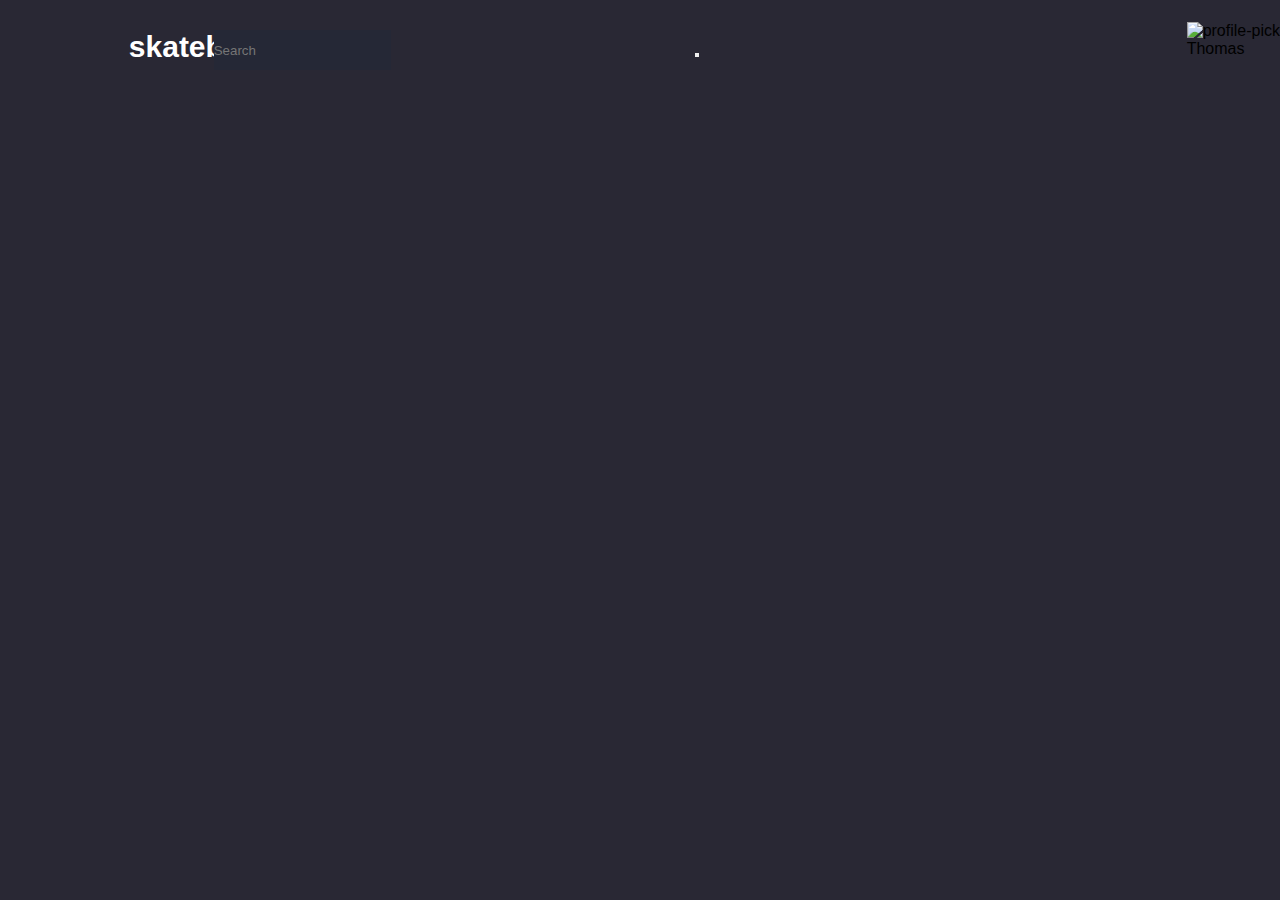
==== day7/index.html @ 012df619 "another commit" ====
<!DOCTYPE html>
<html lang="en">
<head>
    <meta charset="UTF-8">
    <meta name="viewport" content="width=device-width, initial-scale=1.0">
    <link rel="stylesheet" href="style.css">
    <title>skateboard</title>
</head>
<body>
    <!-- header section -->
    <header class="header">
        <nav class="nav">
            <div class="nav-1">
                <a href="index.html" class="logo">
                    <h3 class="logo">Skateboard</h3>
                </a>

                <form action="" class="search">
                    <input type="text" class="input-group" placeholder="Search" id="search">
                    <button class="submit-search">
                        <i></i>
                    </button>
                </form>
            </div>
            <div class="menu-info">
                <div class="account-info">
                    <div class="profile-pic">
                        <img src="" alt="profile-pick">
                    </div>
                    <div class="profile-name">
                        <p>Thomas</p>
                        <div class="down-logo">
                            <i></i>
                        </div>
                    </div>
                </div>
                <div class="notification-bell">
                    <i></i>
                </div>
            </div>
        </nav>
    </header>
    <!-- end of header section -->
     
    <!-- start of main section -->
</body>
</html>
---- day7/style.css ----
*, *::before, *::after{
    margin: 0;
    padding: 0;
    box-sizing: border-box;
}

/* Custom properties */
:root{
    --dark-background: #292834;
    --light-dark-background: #252836;
    --icon-color: #6E6F7F;
    --logo-color: #E0E0E2;
    --heading-color: #C9CACD;
    --icon-background-color: #35323F;
}

/* global styles */
html{
    font-size: 10px;
}

body{
    font-family: 'Open Sans', sans-serif;
    font-size: 1.6rem;
    background-color: var(--dark-background);
    height: 100vh;
    width: 100%;
}

a{
    text-decoration: none;
    color: inherit;
}

/* header section styling */

header{
    position: absolute;
    top: 0;
    left: 0;
    width: 100%;
    height: 8rem;
}

.nav{
    display: flex;
    width: 100%;
    height: 100%;
    align-items: center;
    justify-content: space-between;
}

.nav-1{
    display: flex;
    height: 100%;
    width: 60%;
    justify-content: space-around;
    align-items: center;
}

.nav-1 a{
   height: 100%;
   width: 40%;
   padding-top: 30px;
   padding-left: 60px;
}

.nav-1 a .logo{
    color: #fff;
    text-transform: lowercase;
    font-size: 3rem;
    font-weight: bold;
    height: max-content;
    width: 100%;
    left: 0;
}

.nav-1 .search{
    position: relative;
    right: 0;
    padding-top: 30px;
    height: 100%;
}

.search .input-group{
    position: relative;
    left: -300px;
    background-color: var(--light-dark-background);
    outline: none;
    border: none;
    min-height: 4rem;
    min-width: 15rem;
}
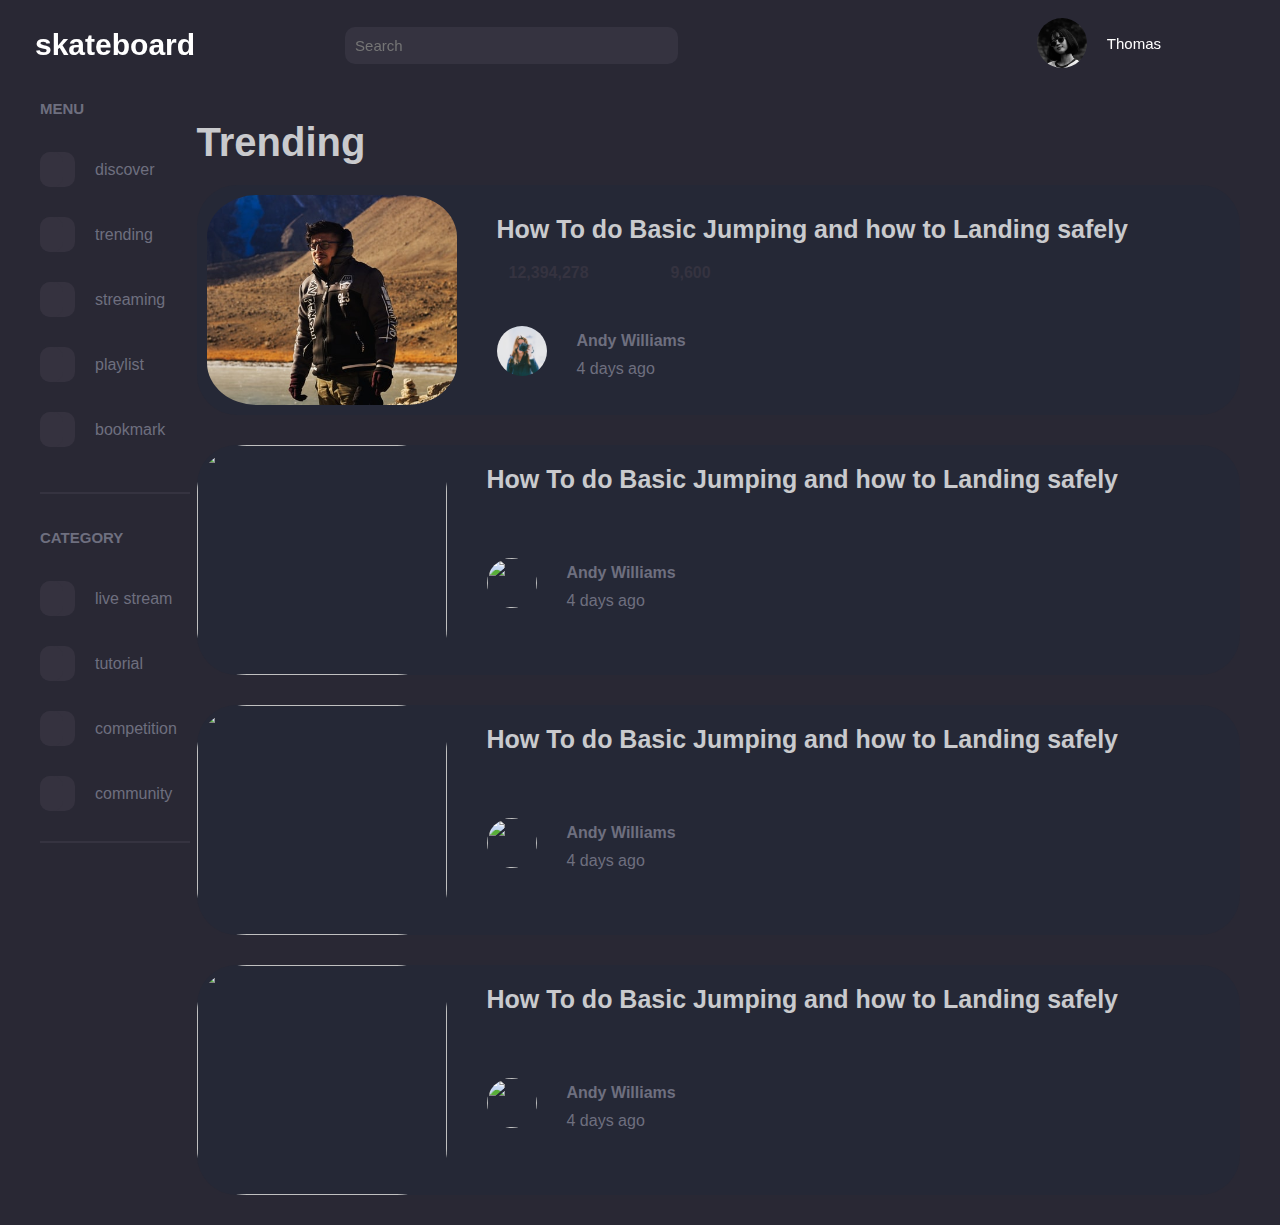
==== commit 220ee488: "i tried officially" ====
--- a/day7/index.html
+++ b/day7/index.html
@@ -3,45 +3,211 @@
 <head>
     <meta charset="UTF-8">
     <meta name="viewport" content="width=device-width, initial-scale=1.0">
+    <script src="https://code.iconify.design/1/1.0.7/iconify.min.js"></script>
     <link rel="stylesheet" href="style.css">
     <title>skateboard</title>
 </head>
 <body>
     <!-- header section -->
     <header class="header">
-        <nav class="nav">
-            <div class="nav-1">
-                <a href="index.html" class="logo">
-                    <h3 class="logo">Skateboard</h3>
-                </a>
-
-                <form action="" class="search">
-                    <input type="text" class="input-group" placeholder="Search" id="search">
-                    <button class="submit-search">
-                        <i></i>
-                    </button>
-                </form>
-            </div>
-            <div class="menu-info">
-                <div class="account-info">
-                    <div class="profile-pic">
-                        <img src="" alt="profile-pick">
-                    </div>
-                    <div class="profile-name">
-                        <p>Thomas</p>
-                        <div class="down-logo">
-                            <i></i>
-                        </div>
-                    </div>
-                </div>
-                <div class="notification-bell">
-                    <i></i>
-                </div>
-            </div>
-        </nav>
+        <div class="container">
+            <nav class="nav">
+                <div class="nav-1">
+                    <a href="index.html" class="logo">
+                        <h3 class="logo">Skateboard</h3>
+                    </a>
+                    <form action="" class="search">
+                        <input type="text" class="input-group" placeholder="Search" id="search">
+                        <button class="submit-search">
+                            <i><span class="iconify" data-icon="bx:bx-search-alt" data-inline="false"></span></i>
+                        </button>
+                    </form>
+                </div>
+                <div class="menu-info">
+                    <div class="account-info">
+                        <div class="profile-pic">
+                            <img src="./images/potrait photo.jpg" alt="profile-pick">
+                        </div>
+                        <div class="profile-name">
+                            <p>Thomas</p>
+                            <div class="down-logo">
+                                <span class="iconify" data-icon="dashicons:arrow-down-alt2" data-inline="false"></span>
+                            </div>
+                        </div>
+                    </div>
+                    <div class="notification-bell">
+                        <span class="iconify" data-icon="bx:bxs-bell" data-inline="false"></span>
+                    </div>
+                </div>
+            </nav>
+        </div>
     </header>
     <!-- end of header section -->
      
     <!-- start of main section -->
+    <div class="main">
+        <aside class="menu-categories">
+            <div class="menu-items">
+                <h2 class="menu-title">MENU</h2>
+                <div class="menu-item">
+                    <div class="item-detail">
+                        <span><span class="iconify" data-icon="fluent:home-20-filled" data-inline="false"></span></span>
+                        <p>Discover</p>
+                    </div>
+                </div>
+                <div class="menu-item">
+                    <div class="item-detail">
+                        <span><span class="iconify" data-icon="bi:arrow-right-short" data-inline="false"></span></span>
+                        <p>Trending</p>
+                    </div>
+                </div>
+                <div class="menu-item">
+                    <div class="item-detail">
+                        <span><span class="iconify" data-icon="bi:play-fill" data-inline="false"></span></span>
+                        <p>Streaming</p>
+                    </div>
+                </div>
+                <div class="menu-item">
+                    <div class="item-detail">
+                        <span><span class="iconify" data-icon="carbon:playlist" data-inline="false"></span></span>
+                        <p>Playlist</p>
+                    </div>
+                </div>
+                <div class="menu-item">
+                    <div class="item-detail">
+                        <span><span class="iconify" data-icon="bx:bx-book-bookmark" data-inline="false"></span></span>
+                        <p>Bookmark</p>
+                    </div>
+                </div>
+            </div>
+            <span class="line"></span>
+            <div class="category">
+                <h2 class="menu-title">CATEGORY</h2>
+                <div class="menu-item">
+                    <div class="item-detail">
+                        <span><span class="iconify" data-icon="websymbol:attention" data-inline="false"></span></span>
+                        <p>Live Stream</p>
+                    </div>
+                </div>
+                <div class="menu-item">
+                    <div class="item-detail">
+                        <span><span class="iconify" data-icon="ic:round-library-books" data-inline="false"></span></span>
+                        <p>Tutorial</p>
+                    </div>
+                </div>
+                <div class="menu-item">
+                    <div class="item-detail">
+                        <span><span class="iconify" data-icon="map:skateboarding" data-inline="false"></span></span>
+                        <p>Competition</p>
+                    </div>
+                </div>
+                <div class="menu-item">
+                    <div class="item-detail">
+                        <span><span class="iconify" data-icon="fluent:people-community-16-filled" data-inline="false"></span></span>
+                        <p>Community</p>
+                    </div>
+                </div>
+            </div>
+            <span class="line"></span>
+             <div class="night-mode">
+                 <button class="night"></button>
+             </div>
+        </aside>
+        <div class="trending">
+            <h1 class="trend_head">Trending</h1>
+            <div class="trending-articles">
+                <div class="article">
+                    <div class="article-container">
+                        <div class="thumbnail">
+                            <img src="./images/skateboarder_1.jpg" alt="">
+                        </div>
+                        <div class="article-details">
+                            <h3 class="article-subheading">How To do Basic Jumping and how to Landing safely</h3>
+                            <div class="article-info">
+                                <div class="view">
+                                    <span class="iconify" data-icon="bi:eye-fill" data-inline="false"></span><p>12,394,278</p>
+                                </div>
+                                <div class="likes">
+                                    <span class="iconify" data-icon="dashicons:heart" data-inline="false"></span><p>9,600</p>
+                                </div>
+                            </div>
+                            <div class="article-author">
+                                <div class="author-picture">
+                                    <img src="./images/skateboarder_6.jpg" alt="">
+                                </div>
+                                <div class="author-name">
+                                    <h4 class="name">Andy Williams</h4>
+                                    <p class="post-age">4 days ago</p>
+                                </div>
+                            </div>
+                        </div>
+                    </div>
+                </div>
+                <div class="article">
+                    <div class="thumbnail">
+                        <img src="" alt="">
+                    </div>
+                    <div class="article-details">
+                        <h3 class="article-subheading">How To do Basic Jumping and how to Landing safely</h3>
+                        <div class="article-info">
+                            <div class="view"></div>
+                            <div class="likes"></div>
+                        </div>
+                        <div class="article-author">
+                            <div class="author-picture">
+                                <img src="" alt="">
+                            </div>
+                            <div class="author-name">
+                                <h4 class="name">Andy Williams</h4>
+                                <p class="post-age">4 days ago</p>
+                            </div>
+                        </div>
+                    </div>
+                </div>
+                <div class="article">
+                    <div class="thumbnail">
+                        <img src="" alt="">
+                    </div>
+                    <div class="article-details">
+                        <h3 class="article-subheading">How To do Basic Jumping and how to Landing safely</h3>
+                        <div class="article-info">
+                            <div class="view"></div>
+                            <div class="likes"></div>
+                        </div>
+                        <div class="article-author">
+                            <div class="author-picture">
+                                <img src="" alt="">
+                            </div>
+                            <div class="author-name">
+                                <h4 class="name">Andy Williams</h4>
+                                <p class="post-age">4 days ago</p>
+                            </div>
+                        </div>
+                    </div>
+                </div>
+                <div class="article">
+                    <div class="thumbnail">
+                        <img src="" alt="">
+                    </div>
+                    <div class="article-details">
+                        <h3 class="article-subheading">How To do Basic Jumping and how to Landing safely</h3>
+                        <div class="article-info">
+                            <div class="view"></div>
+                            <div class="likes"></div>
+                        </div>
+                        <div class="article-author">
+                            <div class="author-picture">
+                                <img src="" alt="">
+                            </div>
+                            <div class="author-name">
+                                <h4 class="name">Andy Williams</h4>
+                                <p class="post-age">4 days ago</p>
+                            </div>
+                        </div>
+                    </div>
+                </div>
+            </div>
+        </div>
+    </div>
 </body>
 </html>--- a/day7/style.css
+++ b/day7/style.css
@@ -12,6 +12,7 @@
     --logo-color: #E0E0E2;
     --heading-color: #C9CACD;
     --icon-background-color: #35323F;
+    --search-backgroundcolor:#353340;
 }
 
 /* global styles */
@@ -32,14 +33,22 @@
     color: inherit;
 }
 
+.container{
+    width: 100%;
+    padding: 1rem 1.5rem 0 1.5rem;
+    margin: 0 2rem 0 2rem;
+}
+
 /* header section styling */
 
 header{
-    position: absolute;
-    top: 0;
+    position: sticky;
+    top:0;
     left: 0;
     width: 100%;
     height: 8rem;
+    display: flex;
+    align-items: center;
 }
 
 .nav{
@@ -52,42 +61,255 @@
 
 .nav-1{
     display: flex;
+    align-items: center;
+    width: 60%;
+}
+
+.nav-1 a{
+    padding: 0;
+    margin: 0;
+}
+
+.logo{
+    text-transform: lowercase;
+    color: #fff;
+    font-size: 3rem;
+}
+
+/* search bar on nav-bar */
+
+.nav-1 .search{
+    padding-left: 15rem;
+    width: 90%;
+}
+
+.input-group{
+    padding: 1rem;
+    min-width: 80%;
+    border: none;
+    border-radius: 10px;
+    outline: none;
+    background-color: var(--search-backgroundcolor);
+    color: #fff;
+    font-size: 1.5rem;
+}
+
+button{
+    position:relative;
+    background: none;
+    border: none;
+    z-index: 12;
+    left: -4rem;  
+    top: 0.8rem;
+    font-size: 2.5rem;
+    color: var(--heading-color);   
+}
+
+.menu-info{
+    height:100%;
+    display: flex;
+    align-items: center;
+    padding-left: 3rem;
+}
+
+.account-info{
+    display: flex;
+    align-items: center;
+}
+
+.profile-pic img{
+    height: 5rem;
+    width: 5rem;
+    object-fit: cover;
+    border-radius: 50%;
+}
+
+.profile-name{
+    padding-left: 2rem;
+    display: flex;
+}
+
+.profile-name p{
+    font-size: 1.5rem;
+    color: #fff;
+}
+
+.profile-name .down-logo{
+    color: #fff;
+    padding-left: 1rem;
+}
+
+.notification-bell{
+    color: white;
+    padding-left: 5rem;
+    font-size: 2.5rem;
+}
+
+/* main section */
+
+/* aside section */
+.main{
+    padding: 0 4rem;
+    display: flex;
+}
+
+.menu-categories{
+    display: flex;
+    flex-direction: column;
     height: 100%;
-    width: 60%;
-    justify-content: space-around;
-    align-items: center;
-}
-
-.nav-1 a{
-   height: 100%;
-   width: 40%;
-   padding-top: 30px;
-   padding-left: 60px;
-}
-
-.nav-1 a .logo{
-    color: #fff;
+    width: 18rem;
+}
+
+.menu-title{
+    color: var(--icon-color);
+    font-size: 1.5rem;
+    padding: 2rem 0;
+}
+.menu-items{
+    display: flex;
+    flex-direction: column;
+    padding-bottom: 3rem;
+}
+
+.menu-item, .category{
+    padding: 1.5rem 0;
+}
+
+.line{
+    background-color: var(--search-backgroundcolor);
+    width: 15rem;
+    height: .2rem;
+}
+
+.item-detail{
+    display: flex;
+    align-items: center;
+}
+
+.item-detail span{
+    height: 3.5rem;
+    width: 3.5rem;
+    background-color: var(--icon-background-color);
+    border-radius: 1rem;
+    display: flex;
+    align-items: center;
+    justify-content: center;
+    transition: background-color .7s ease;
+}
+
+.item-detail span:hover{
+    background-color: #22B07D;
+}
+
+.item-detail span .iconify{
+    display: flex;
+    color: var(--icon-color);
+    font-size: 2rem;
+}
+
+.item-detail p{
+    color: var(--icon-color);
     text-transform: lowercase;
-    font-size: 3rem;
+    padding-left: 2rem;
+}
+
+.trending{
+    padding-top: 4rem;
+    width: 120rem;
+}
+
+.trend_head{
+    color: var(--heading-color);
+    font-size: 4rem;
+    padding-bottom: 2rem;
+}
+
+.trending-articles{
+    display: flex;
+    flex-direction: column;
+}
+
+.article{
+    height: 23rem;
+    width: 100%;
+    display: flex;
+    background-color: var(--light-dark-background);
+    margin-bottom: 3rem;
+    border-radius: 4rem;
+}
+
+.article-container{
+    margin: 1rem 1rem;
+    display: flex;
+}
+
+.thumbnail{
+    height: 100%;
+    width: 25rem;
+}
+
+.thumbnail img{
+    width: 100%;
+    height: 100%;
+    object-fit: cover;
+    border-radius: 20%;
+}
+
+.article-details{
+    padding: 2rem 4rem;
+    display: flex;
+    flex-direction: column;
+}
+
+.article-subheading{
+    color: var(--heading-color);
+    font-size: 2.5rem;
+}
+
+.article-info{
+    margin-top: 2rem;
+    display: flex;
+}
+
+.article-info .view, .likes{
+    margin-right: 7rem;
+    display: flex;
+}
+
+.iconify{
+    color: var(--icon-color);
+    font-size: 1.8rem;
+    margin-right: 1.2rem;
+}
+
+.view p , .likes p{
+    color: var(--search-backgroundcolor);
     font-weight: bold;
-    height: max-content;
-    width: 100%;
-    left: 0;
-}
-
-.nav-1 .search{
-    position: relative;
-    right: 0;
-    padding-top: 30px;
-    height: 100%;
-}
-
-.search .input-group{
-    position: relative;
-    left: -300px;
-    background-color: var(--light-dark-background);
-    outline: none;
-    border: none;
-    min-height: 4rem;
-    min-width: 15rem;
+}
+
+.article-author{
+    margin-top: 4rem;
+    display: flex;
+    align-items: center;
+}
+
+.author-picture img{
+    height: 5rem;
+    width: 5rem;
+    border-radius: 50%;
+    object-fit: cover;
+}
+
+.author-name{
+    margin-left: 3rem;
+}
+
+.name{
+    color: var(--icon-color);
+    margin: 1rem 0;
+}
+
+.post-age{
+    color: var(--icon-color);
+    margin-bottom: .5rem;
 }